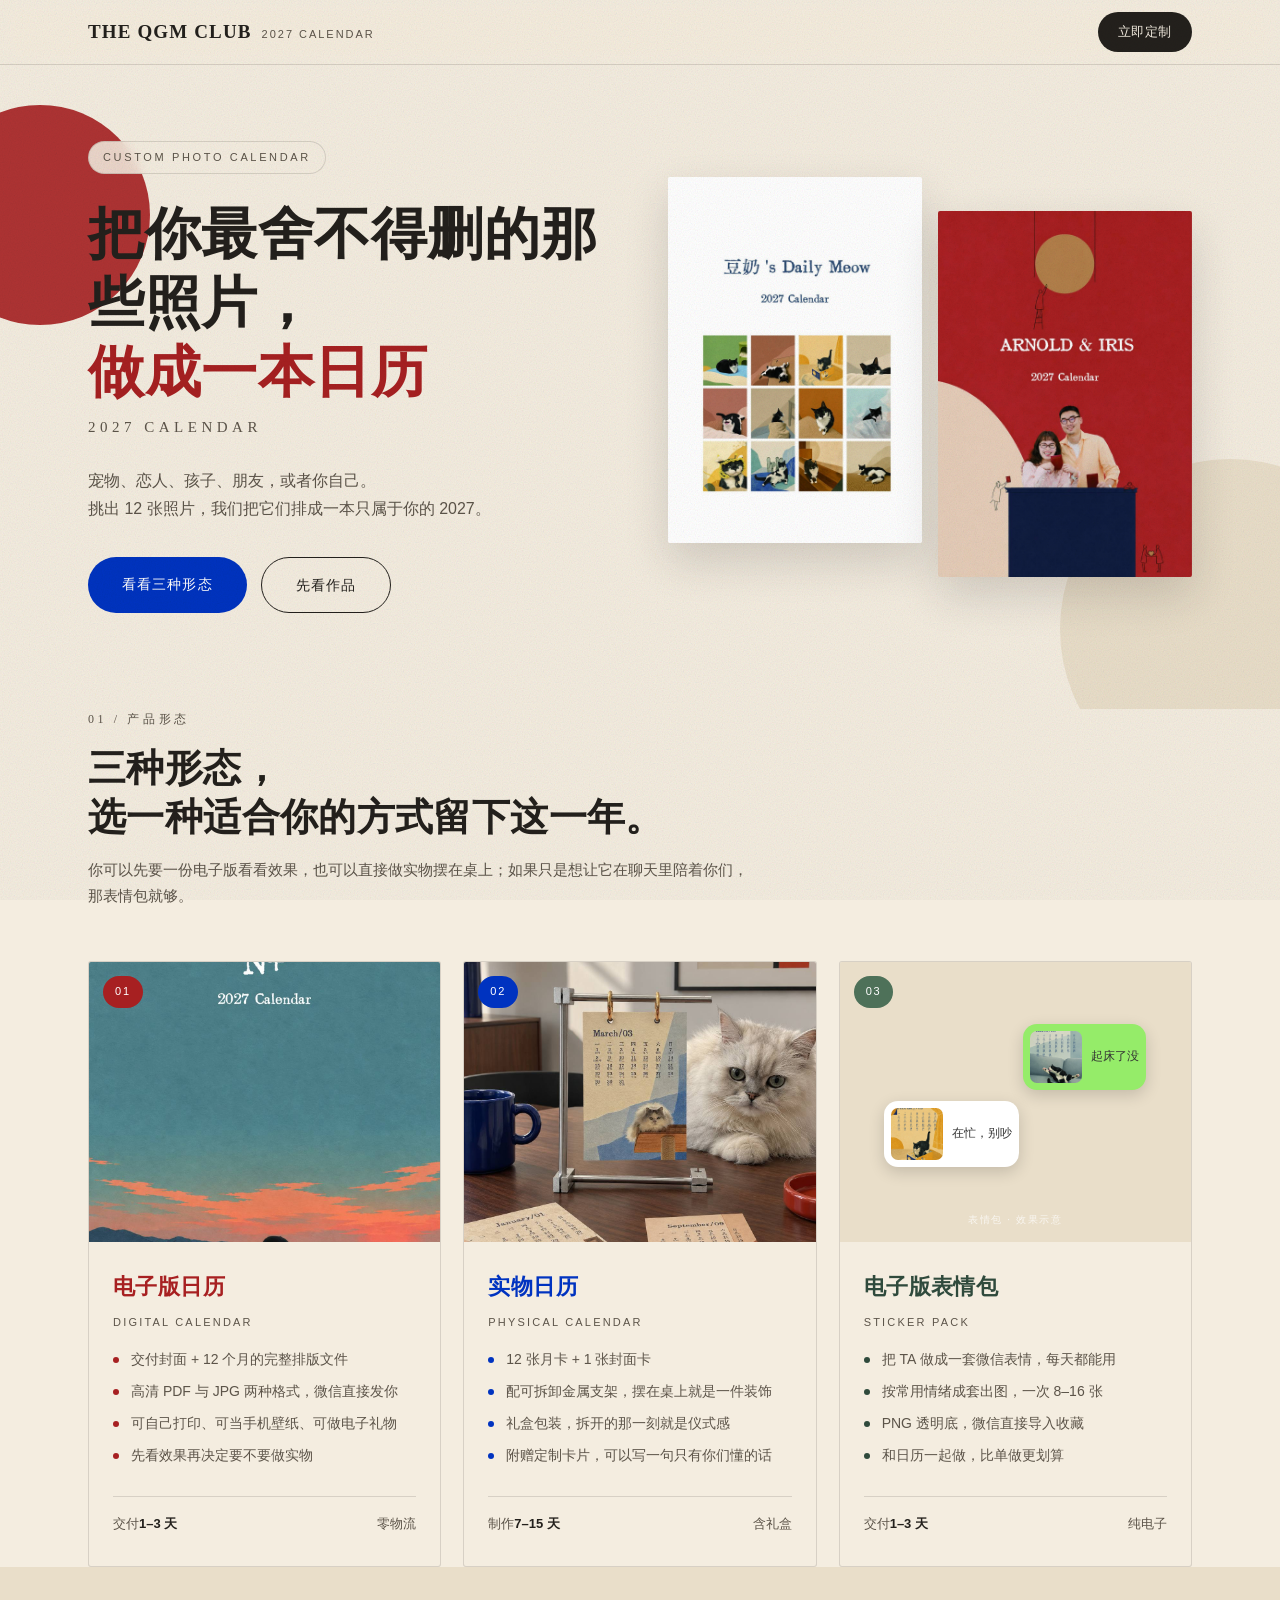
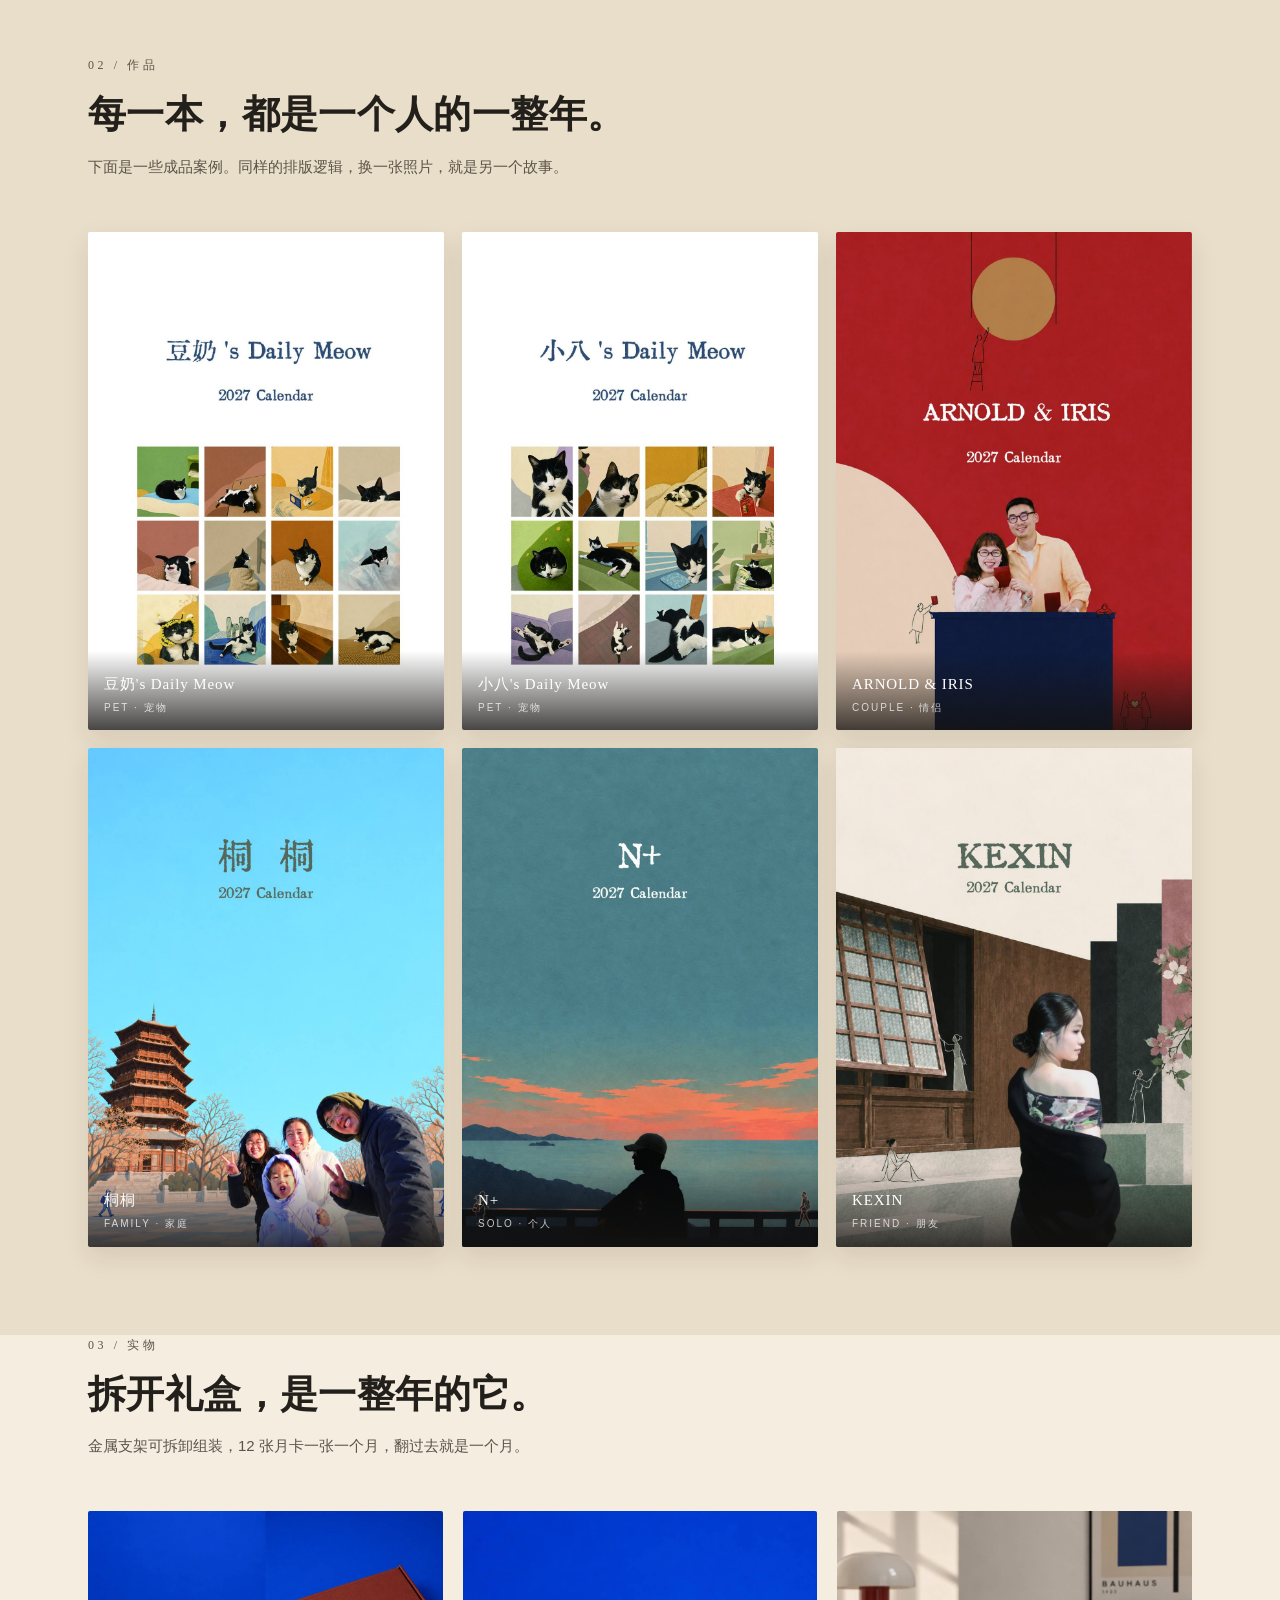
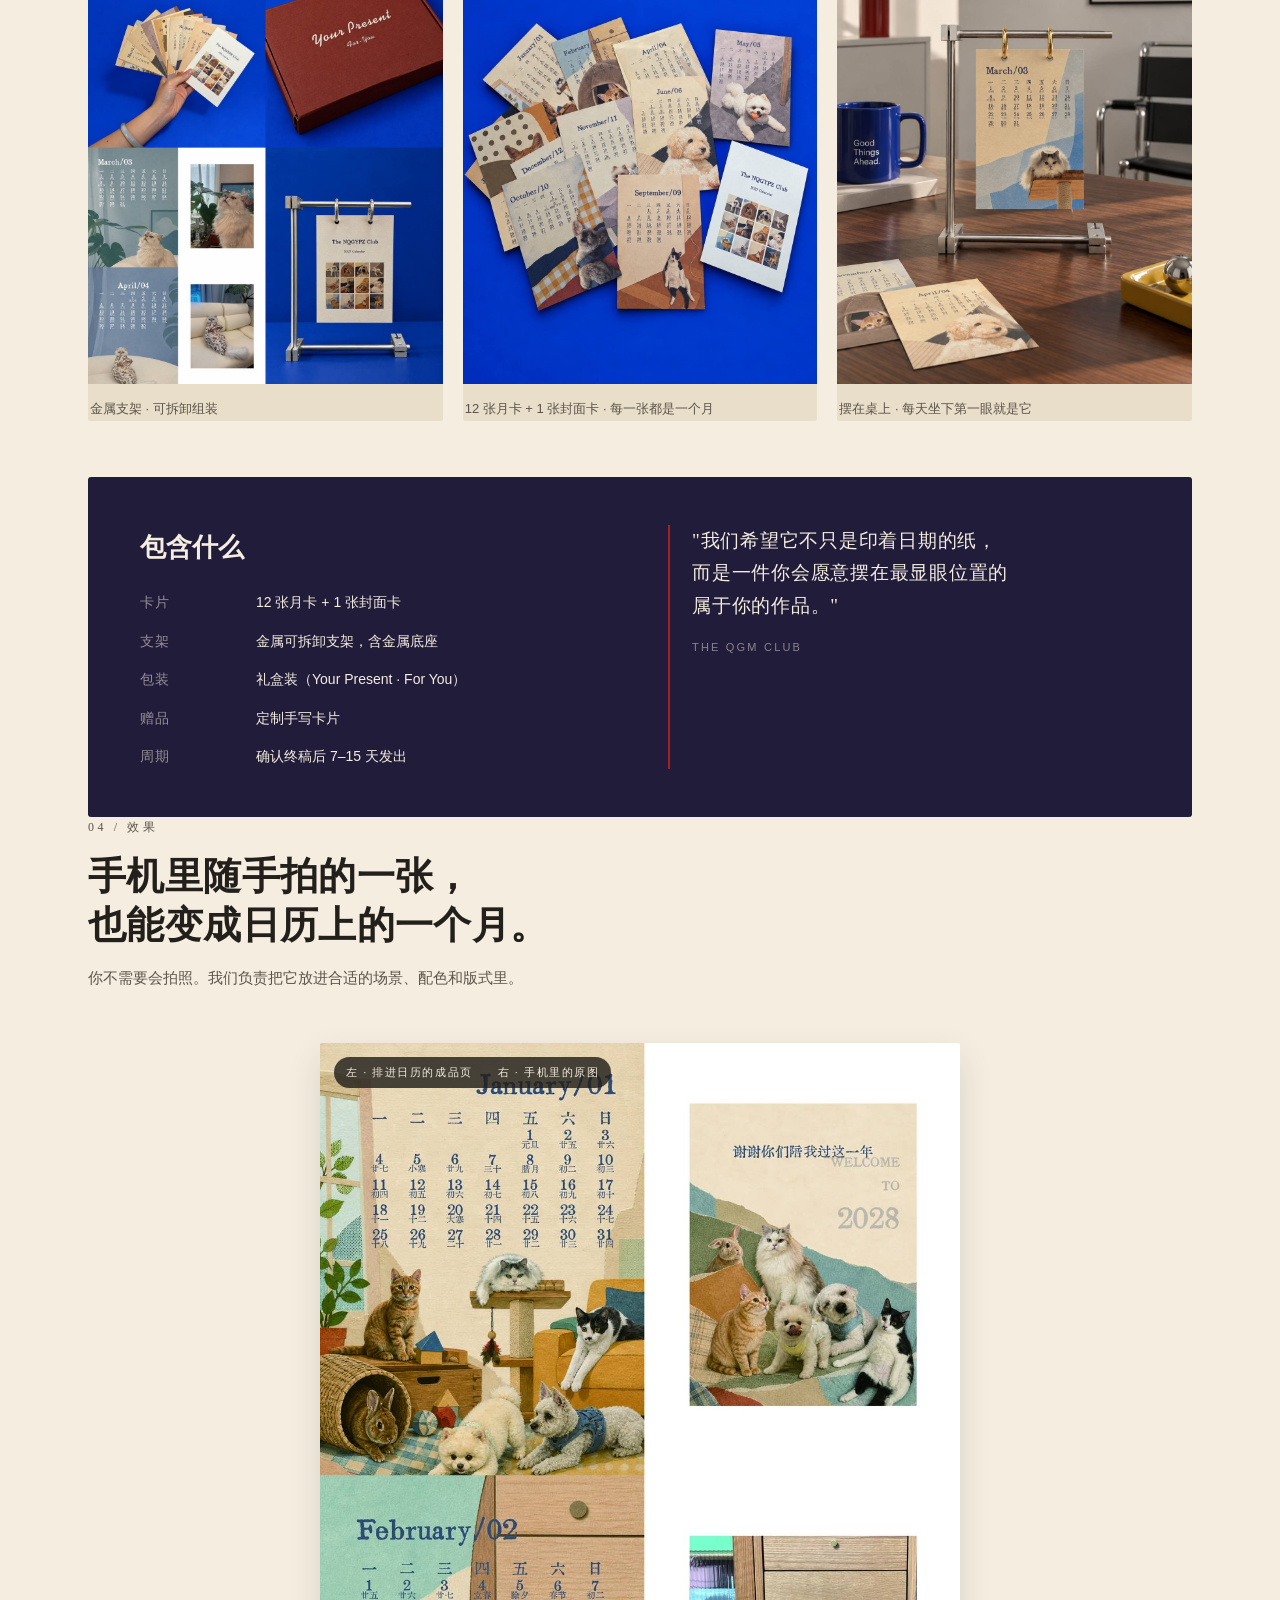
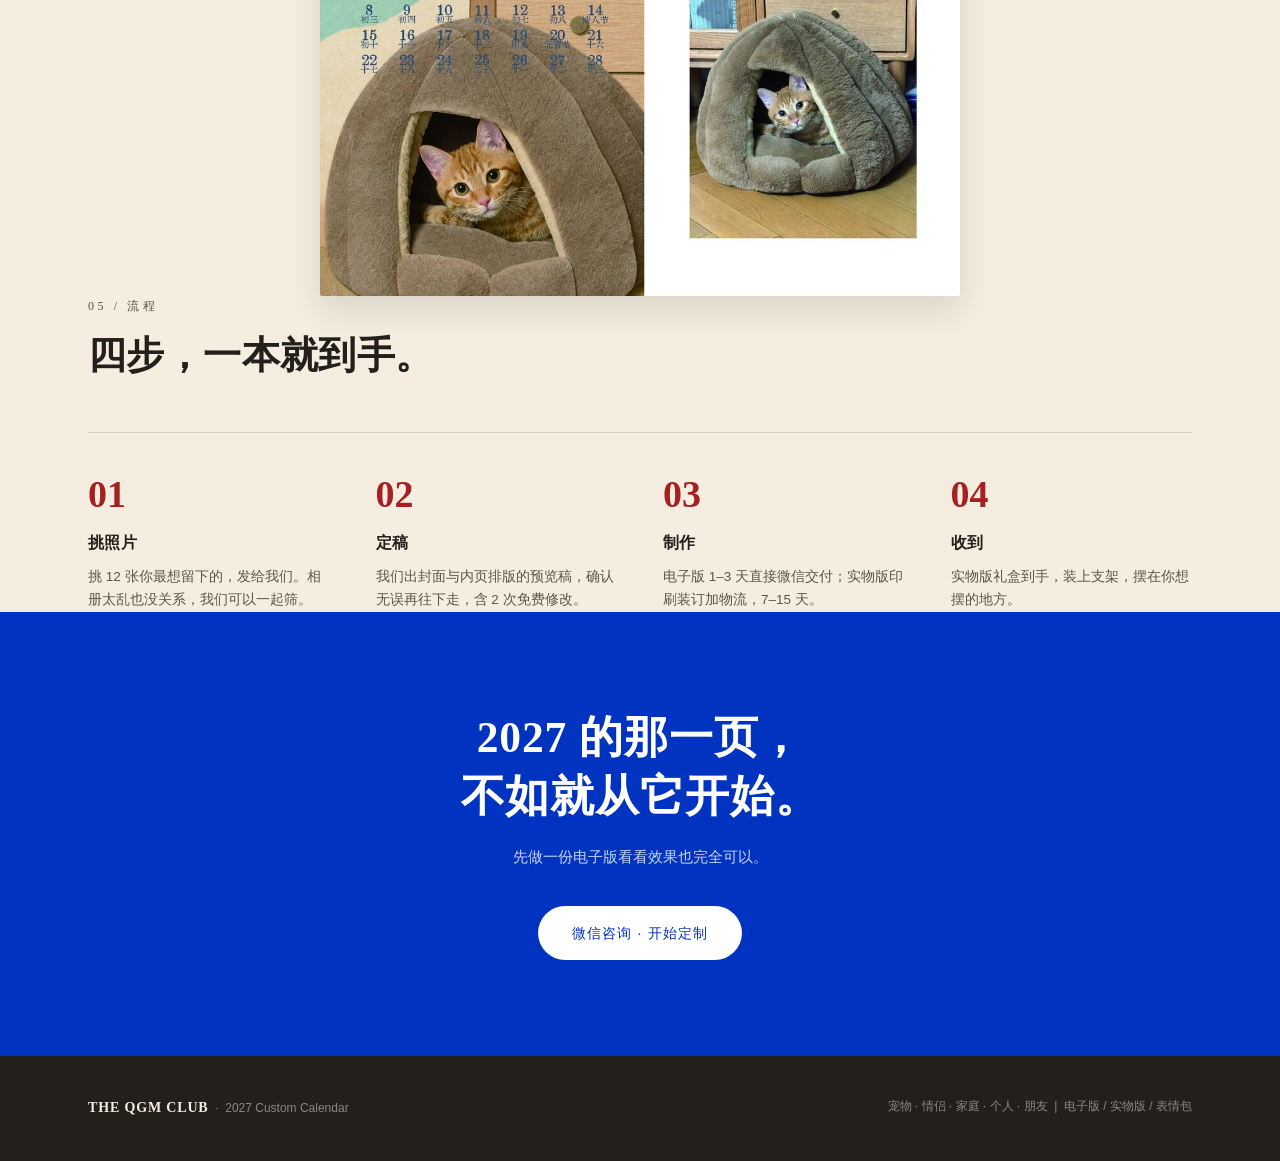
==== static/qgm-calendar-2027/index.html @ 7060c1f5 "Add THE QGM CLUB 2027 custom calendar page (static)" ====
<!DOCTYPE html>
<html lang="zh-CN" data-page-node-id="XcKhCF8X0EsNHdcGi0PXhs"><head data-page-node-id="v5FtWGQl30GGst80w4B0NH">
<meta charset="UTF-8" data-page-node-id="fEMSCQU3ImLFAkFzz5RyUf">
<meta name="viewport" content="width=device-width, initial-scale=1.0" data-page-node-id="XCGGFyYpAhmjBFdbEwtYo9">
<title data-page-node-id="WGB5nBTVwnzBhuDbOhuUwh">THE QGM CLUB · 2027 定制日历</title>
<style data-page-node-id="QrlafD3ggAWzcGKeLYZkSu">
/* ============ 取自成品的配色 ============ */
:root{
  --paper:#F4EDE0;        /* 纸感米白，取自豆奶/KEXIN 封面底 */
  --paper-2:#E9DEC9;
  --kraft:#D9C6A5;        /* 牛皮纸卡片 */
  --ink:#23201C;
  --ink-soft:#5C5449;
  --navy:#211C3A;         /* 藏青黑，取自 IRIS 深色块 */
  --blue:#0033C0;         /* 钴蓝，取自礼盒拍摄背景 */
  --blue-deep:#002680;
  --red:#A72021;          /* 砖红，取自 IRIS 封面 */
  --green:#2F4A3C;        /* 墨绿，取自 KEXIN 标题 */
  --green-lit:#4E7159;    /* 墨绿提亮一档，用于深底上的标签 */
  --brown:#6B5644;
  --sky:#6AD0FE;          /* 天空青，取自桐桐封面 */
  --line:rgba(35,32,28,.14);
  --serif:"Songti SC","STSong","Noto Serif SC",Georgia,"Times New Roman",serif;
  --sans:"PingFang SC",-apple-system,BlinkMacSystemFont,"Helvetica Neue","Microsoft YaHei",sans-serif;
}
*{margin:0;padding:0;box-sizing:border-box}
html{scroll-behavior:smooth}
body{
  background:var(--paper);
  color:var(--ink);
  font-family:var(--sans);
  font-size:16px;
  line-height:1.75;
  -webkit-font-smoothing:antialiased;
  overflow-x:hidden;
}
/* 纸张颗粒 */
body::before{
  content:"";position:fixed;inset:0;pointer-events:none;z-index:9999;opacity:.35;
  background-image:url("data:image/svg+xml,%3Csvg xmlns='http://www.w3.org/2000/svg' width='140' height='140'%3E%3Cfilter id='n'%3E%3CfeTurbulence type='fractalNoise' baseFrequency='.85' numOctaves='3'/%3E%3C/filter%3E%3Crect width='140' height='140' filter='url(%23n)' opacity='.5'/%3E%3C/svg%3E");
  mix-blend-mode:multiply;
}
img{display:block;max-width:100%}
a{color:inherit;text-decoration:none}
.wrap{max-width:1160px;margin:0 auto;padding:0 28px}

/* ============ 顶部 ============ */
header{
  position:sticky;top:0;z-index:100;
  background:rgba(244,237,224,.88);
  backdrop-filter:saturate(180%) blur(14px);
  border-bottom:1px solid var(--line);
}
.nav{display:flex;align-items:center;justify-content:space-between;height:64px}
.brand{display:flex;align-items:baseline;gap:10px}
.brand b{font-family:var(--serif);font-size:19px;letter-spacing:.06em;font-weight:600}
.brand span{font-size:11px;letter-spacing:.18em;color:var(--ink-soft);text-transform:uppercase}
.nav .btn{font-size:13px;padding:9px 20px;border-radius:100px;background:var(--ink);color:var(--paper);letter-spacing:.04em;transition:.25s}
.nav .btn:hover{background:var(--blue)}

/* ============ 首屏 ============ */
.hero{position:relative;padding:76px 0 96px;overflow:hidden}
.hero-grid{display:grid;grid-template-columns:1fr 1fr;gap:56px;align-items:center;position:relative;z-index:2}
.eyebrow{
  display:inline-block;font-size:11px;letter-spacing:.24em;text-transform:uppercase;
  color:var(--ink-soft);border:1px solid var(--line);border-radius:100px;padding:6px 14px;margin-bottom:26px;
  background:rgba(244,237,224,.88);backdrop-filter:blur(6px);   /* 小屏时压在红圆上也读得清 */
}
.hero h1{
  font-family:var(--serif);font-size:clamp(34px,4.4vw,58px);line-height:1.22;
  font-weight:600;letter-spacing:.01em;margin-bottom:8px;
}
.hero h1 em{font-style:normal;color:var(--red)}
.hero .sub{
  font-family:var(--serif);font-size:15px;letter-spacing:.3em;color:var(--ink-soft);
  margin-bottom:26px;text-transform:uppercase;
}
.hero p.lead{font-size:16px;color:var(--ink-soft);max-width:440px;margin-bottom:34px}
.hero-cta{display:flex;gap:14px;flex-wrap:wrap}
.btn-primary{
  background:var(--blue);color:#fff;padding:15px 34px;border-radius:100px;
  font-size:14px;letter-spacing:.08em;transition:.25s;display:inline-block;
}
.btn-primary:hover{background:var(--navy);transform:translateY(-2px)}
.btn-ghost{
  border:1px solid var(--ink);padding:15px 34px;border-radius:100px;
  font-size:14px;letter-spacing:.08em;transition:.25s;display:inline-block;
}
.btn-ghost:hover{background:var(--ink);color:var(--paper)}

/* 首屏几何装饰，呼应 IRIS 封面的大色块 */
.blob{position:absolute;border-radius:50%;z-index:1}
.blob.red{width:220px;height:220px;background:var(--red);left:-70px;top:40px;opacity:.9}
.blob.cream{width:340px;height:340px;background:var(--paper-2);right:-120px;bottom:-90px}
.hero-visual{position:relative;z-index:2}
.hero-visual .stack{display:grid;grid-template-columns:1fr 1fr;gap:16px;align-items:start}
.hero-visual .stack img{
  width:100%;border-radius:2px;box-shadow:0 18px 44px rgba(35,32,28,.16);
  transition:transform .5s cubic-bezier(.2,.8,.2,1);
}
.hero-visual .stack img:hover{transform:translateY(-8px)}
.hero-visual .stack img:nth-child(2){margin-top:34px}

/* ============ 通用区块 ============ */
section{padding:88px 0;position:relative}
.sec-head{margin-bottom:52px;max-width:660px}
.sec-num{
  font-family:var(--serif);font-size:12px;letter-spacing:.3em;color:var(--ink-soft);
  display:block;margin-bottom:14px;
}
.sec-head h2{
  font-family:var(--serif);font-size:clamp(26px,3vw,38px);font-weight:600;
  line-height:1.3;letter-spacing:.01em;margin-bottom:14px;
}
.sec-head p{color:var(--ink-soft);font-size:15px}

/* ============ 三种形态 ============ */
.forms{display:grid;grid-template-columns:repeat(3,1fr);gap:22px}
.form-card{
  background:var(--paper);border:1px solid var(--line);border-radius:3px;
  overflow:hidden;display:flex;flex-direction:column;transition:.35s;
}
.form-card:hover{transform:translateY(-6px);box-shadow:0 24px 50px rgba(35,32,28,.13)}
.form-card .visual{position:relative;height:280px;overflow:hidden;background:var(--paper-2)}
.form-card .visual > img{width:100%;height:100%;object-fit:cover;transition:transform .7s cubic-bezier(.2,.8,.2,1)}
.form-card:hover .visual > img{transform:scale(1.05)}
.form-card .tag{
  position:absolute;top:14px;left:14px;z-index:2;
  font-size:11px;letter-spacing:.16em;padding:6px 12px;border-radius:100px;color:#fff;
}
.form-card .body{padding:26px 24px 30px;flex:1;display:flex;flex-direction:column}
.form-card h3{
  font-family:var(--serif);font-size:22px;font-weight:600;margin-bottom:6px;letter-spacing:.02em;
}
.form-card .en{font-size:11px;letter-spacing:.2em;color:var(--ink-soft);text-transform:uppercase;margin-bottom:16px}
.form-card ul{list-style:none;margin-bottom:20px;flex:1}
.form-card li{font-size:14px;color:var(--ink-soft);padding-left:18px;position:relative;margin-bottom:9px;line-height:1.65}
.form-card li::before{
  content:"";position:absolute;left:0;top:9px;width:6px;height:6px;border-radius:50%;
}
.form-card .meta{
  border-top:1px solid var(--line);padding-top:16px;font-size:13px;color:var(--ink-soft);
  display:flex;justify-content:space-between;gap:10px;
}
.form-card .meta b{color:var(--ink);font-weight:600}
.c-red{background:var(--red)} .t-red{color:var(--red)} .d-red::before{background:var(--red)}
.c-blue{background:var(--blue)} .t-blue{color:var(--blue)} .d-blue::before{background:var(--blue)}
.c-green{background:var(--green)} .t-green{color:var(--green)} .d-green::before{background:var(--green)}

/* 表情包聊天示意 */
.chat-demo{height:280px;background:var(--green);display:flex;align-items:center;justify-content:center;padding:30px 22px 44px;overflow:hidden}
.chat{width:100%;max-width:262px;display:flex;flex-direction:column;gap:11px}
.bubble{
  background:#fff;border-radius:14px;padding:7px;align-self:flex-start;max-width:82%;
  display:flex;align-items:center;gap:9px;box-shadow:0 5px 16px rgba(0,0,0,.16);
}
.bubble.me{align-self:flex-end;background:#95EC69}
.bubble img{width:52px;height:52px;object-fit:cover;border-radius:7px;flex:none}
.bubble span{font-size:12px;color:#333;line-height:1.4;font-weight:500}
.chat-demo .demo-note{
  position:absolute;left:0;right:0;bottom:14px;text-align:center;
  font-size:10px;letter-spacing:.16em;color:rgba(255,255,255,.72);
}
/* 03 标签：用墨绿提亮一档，与卡片深绿底同族不撞色，形式对齐 01 红 / 02 蓝 */
.tag-light{background:var(--green-lit);color:var(--paper)}

/* ============ 作品墙 ============ */
.gallery-sec{background:var(--paper-2)}
.grid-wall{display:grid;grid-template-columns:repeat(3,1fr);gap:18px}
.card-cover{
  position:relative;border-radius:2px;overflow:hidden;background:var(--paper);
  box-shadow:0 10px 26px rgba(35,32,28,.1);transition:.4s;
}
.card-cover:hover{transform:translateY(-7px);box-shadow:0 22px 46px rgba(35,32,28,.2)}
.card-cover img{width:100%;aspect-ratio:5/7;object-fit:cover}
.card-cover .cap{
  position:absolute;left:0;right:0;bottom:0;padding:20px 16px 14px;color:#fff;
  background:linear-gradient(to top,rgba(20,18,16,.78),transparent);
  font-family:var(--serif);font-size:15px;letter-spacing:.06em;
}
.card-cover .cap small{display:block;font-family:var(--sans);font-size:10px;letter-spacing:.2em;opacity:.75;margin-top:2px}

/* ============ 实物细节 ============ */
.detail-grid{display:grid;grid-template-columns:repeat(3,1fr);gap:20px;margin-bottom:56px}
.detail-grid figure{border-radius:2px;overflow:hidden;background:var(--paper-2)}
.detail-grid img{width:100%;aspect-ratio:3/4;object-fit:cover;transition:transform .7s cubic-bezier(.2,.8,.2,1)}
.detail-grid figure:hover img{transform:scale(1.04)}
.detail-grid figcaption{font-size:13px;color:var(--ink-soft);padding:14px 2px 0}
.spec{
  background:var(--navy);color:var(--paper);border-radius:3px;padding:48px 52px;
  display:grid;grid-template-columns:1fr 1fr;gap:56px;
}
.spec h3{font-family:var(--serif);font-size:26px;font-weight:600;margin-bottom:20px}
.spec dl{display:grid;grid-template-columns:96px 1fr;gap:14px 20px;font-size:14px}
.spec dt{color:rgba(244,237,224,.55);letter-spacing:.04em}
.spec dd{color:var(--paper)}
.spec .quote{
  font-family:var(--serif);font-size:19px;line-height:1.7;letter-spacing:.04em;
  border-left:2px solid var(--red);padding-left:22px;
}
.spec .quote small{display:block;font-family:var(--sans);font-size:11px;letter-spacing:.2em;
  color:rgba(244,237,224,.5);margin-top:16px;text-transform:uppercase}

/* ============ 流程 ============ */
.steps{
  display:grid;grid-template-columns:repeat(4,1fr);gap:46px;
  border-top:1px solid var(--line);padding-top:42px;
}
.step{position:relative}
.step .n{
  font-family:var(--serif);font-size:38px;color:var(--red);line-height:1;
  display:block;margin-bottom:16px;font-weight:600;
}
.step h4{font-size:16px;font-weight:600;margin-bottom:9px;letter-spacing:.02em}
.step p{font-size:13.5px;color:var(--ink-soft);line-height:1.7}

/* ============ 对比 ============ */
.compare{max-width:640px;margin:0 auto}
.compare figure{position:relative;border-radius:2px;overflow:hidden;background:var(--paper-2);box-shadow:0 14px 34px rgba(35,32,28,.12)}
.compare img{width:100%;display:block}
.compare figcaption{
  position:absolute;top:14px;left:14px;background:rgba(35,32,28,.82);color:var(--paper);
  font-size:11px;letter-spacing:.14em;padding:6px 12px;border-radius:100px;
}

/* ============ 收尾 ============ */
.final{
  background:var(--blue);color:#fff;text-align:center;padding:96px 0;
}
.final h2{
  font-family:var(--serif);font-size:clamp(28px,3.4vw,44px);font-weight:600;
  line-height:1.35;margin-bottom:18px;letter-spacing:.02em;
}
.final p{color:rgba(255,255,255,.78);margin-bottom:36px;font-size:15px}
.final .btn-primary{background:#fff;color:var(--blue)}
.final .btn-primary:hover{background:var(--ink);color:#fff}
footer{padding:40px 0;background:var(--ink);color:rgba(244,237,224,.5);font-size:12px}
footer .wrap{display:flex;justify-content:space-between;gap:20px;flex-wrap:wrap}
footer b{font-family:var(--serif);color:var(--paper);font-size:14px;letter-spacing:.06em}

/* ============ 响应式 ============ */
@media (max-width:960px){
  .hero-grid{grid-template-columns:1fr;gap:44px}
  .forms{grid-template-columns:1fr}
  .grid-wall{grid-template-columns:repeat(2,1fr)}
  .detail-grid{grid-template-columns:1fr}
  .spec{grid-template-columns:1fr;padding:36px 26px;gap:34px}
  .steps{grid-template-columns:1fr 1fr;gap:36px;padding-top:32px}
  .blob.red{width:130px;height:130px;left:-50px}
  .blob.cream{width:200px;height:200px}
  section{padding:62px 0}
  .wrap{padding:0 20px}
}
@media (max-width:560px){
  .hero h1{font-size:26px;line-height:1.34}
  .steps{grid-template-columns:1fr;gap:30px}
  .nav .btn{display:none}
}
</style>
<style id="__dm_no_drag_style__">* { -webkit-user-drag: none !important; }</style><style id="__dm_bindable_badge_style__">[data-sp-bindable="database"]{outline:1px dashed #0088ff;outline-offset:2px;border-radius:4px;}[data-sp-bindable="database"] *{pointer-events:none !important;transition:none !important;animation:none !important;}[data-sp-bindable="database"]{transition:none !important;animation:none !important;}</style></head>
<body data-page-node-id="foO3pPvq6XI4vlRPQnZVfr">

<header data-page-node-id="vlIYEIvqMo0zkGSdFruEPg">
  <div class="wrap nav" data-page-node-id="wpmQ1y1zHdya80s7oBWhg3">
    <div class="brand" data-page-node-id="ctmREhzezYkRsKnbz8nk8V">
      <b data-page-node-id="No2G8z5j4VxXRfsly2QyrF">THE QGM CLUB​</b>
      <span data-page-node-id="T5F4q1Fqy7gSDyGh6NBAgH">2027 Calendar</span>
    </div>
    <a class="btn" href="#contact" data-page-node-id="FXQ8XWChtOkgxTbZdVCbcZ">立即定制</a>
  </div>
</header>

<!-- ============ 首屏 ============ -->
<section class="hero" data-page-node-id="CQdzFi2dPo1lt8WNn2V8E0">
  <div class="blob red" data-page-node-id="QnIgYebFSLnTvaKBk1eMLD"></div>
  <div class="blob cream" data-page-node-id="nglr9KCecUxidHFW8VYtU3"></div>
  <div class="wrap hero-grid" data-page-node-id="c1Zsk9nNJQt0rmq9J5NJxP">
    <div data-page-node-id="qTQ7fouBTLqyWGQRHdVnRE">
      <span class="eyebrow" data-page-node-id="NzcU4OmAzs1aQJIrDgpmjK">Custom Photo Calendar</span>
      <h1 data-page-node-id="fjLi1XfHkk7qmAvlZT5TuM">把你最舍不得删的那些照片，<br data-page-node-id="5Chg81KXjHRh5W4o9BCc2o"><em data-page-node-id="MDXs3hi8mfp07YslamM9A8">做成一本日历</em></h1>
      <div class="sub" data-page-node-id="f21BTBSBjq5PdkYdRhc4cN">2027 Calendar</div>
      <p class="lead" data-page-node-id="JAHuYXHntSjbQS83r2sALx">
        宠物、恋人、孩子、朋友，或者你自己。<br data-page-node-id="kdwzSfairPCy43c6MqCL7Y">
        挑出 12 张照片，我们把它们排成一本只属于你的 2027。
      </p>
      <div class="hero-cta" data-page-node-id="FoAjZ9XAg2scQGz0MluGiL">
        <a class="btn-primary" href="#forms" data-page-node-id="OKRPF6KUVfNiEgxGiKWr9Y">看看三种形态</a>
        <a class="btn-ghost" href="#work" data-page-node-id="j8NoLf73nBdxqRzcK7iFuX">先看作品</a>
      </div>
    </div>
    <div class="hero-visual" data-page-node-id="kR5ntYEiKivpYdI5Qsauv1">
      <div class="stack" data-page-node-id="lJk5QGCUneXTyduAy233vK">
        <img src="[data-uri]" alt="豆奶's Daily Meow 2027 Calendar 封面" data-page-node-id="cC9lUdxO5ZV6ZgbxsYvbLo">
        <img src="[data-uri]" alt="ARNOLD &amp; IRIS 2027 Calendar 封面" data-page-node-id="76Q2YJk2m4FFGkjvFHHoOu">
      </div>
    </div>
  </div>
</section>

<!-- ============ 三种形态 ============ -->
<section id="forms" class="wrap" data-page-node-id="UZmGLNeUAxIGtBco58mqbg">
  <div class="sec-head" data-page-node-id="AQ9pFN21vDjd3erd6cn7hz">
    <span class="sec-num" data-page-node-id="R0ZN463EKCnYDVm595xBfW">01 / 产品形态</span>
    <h2 data-page-node-id="gggxL8A8g6Sg51zOfEB9N4">三种形态，<br data-page-node-id="u8HCEegujdThQq1WmjiCyQ">选一种适合你的方式留下这一年。</h2>
    <p data-page-node-id="kGTuYOfLTRCyQ6xiGSWTiB">你可以先要一份电子版看看效果，也可以直接做实物摆在桌上；如果只是想让它在聊天里陪着你们，那表情包就够。</p>
  </div>

  <div class="forms" data-page-node-id="GgrRVWU2CkvAigVN7PMaG6">

    <!-- 电子版日历 -->
    <article class="form-card" data-page-node-id="DiGaDBRio1TqNTJjRzMA7O">
      <div class="visual" data-page-node-id="buXeCgMq7UCANVeCZKnOT6">
        <span class="tag c-red" data-page-node-id="kgoN6DqzGpqiutRXtUbHRY">01</span>
        <img src="[data-uri]" alt="电子版日历封面示例" data-page-node-id="idxInzOnug8GUo4LxLnsoC">
      </div>
      <div class="body" data-page-node-id="orsp7P97Rg9g97f3hQX3vY">
        <h3 class="t-red" data-page-node-id="lJR676OKH8qw7CueckiO2l">电子版日历</h3>
        <div class="en" data-page-node-id="A6IrIzD39bMz6DXNGVbROI">Digital Calendar</div>
        <ul data-page-node-id="X6MyV0tQ6I0CETQGGscmvw">
          <li class="d-red" data-page-node-id="cz8dNIjt15cwktB95tbu4w">交付封面 + 12 个月的完整排版文件</li>
          <li class="d-red" data-page-node-id="vxXRMV86FdEfI39wPpjo5P">高清 PDF 与 JPG 两种格式，微信直接发你</li>
          <li class="d-red" data-page-node-id="i8XYCjlFfuufZ4etdtEAng">可自己打印、可当手机壁纸、可做电子礼物</li>
          <li class="d-red" data-page-node-id="17IlhEnXhMGJ6xjHspT95J">先看效果再决定要不要做实物</li>
        </ul>
        <div class="meta" data-page-node-id="lH4Ol6hHMCeItBjmsUFsyG">
          <span data-page-node-id="TGNxZ8crvo5p48wguAxBOr">交付<b data-page-node-id="QnZjCuoc7cFzlbI4l9MeS2">1–3 天</b></span>
          <span data-page-node-id="ZHysoxGiNSVOnZhC0r4GM9">零物流</span>
        </div>
      </div>
    </article>

    <!-- 实物日历 -->
    <article class="form-card" data-page-node-id="T6vG9Jzk3XIcdF58KXDFPY">
      <div class="visual" data-page-node-id="DzErNOH8NpCOYYA0OUnHMr">
        <span class="tag c-blue" data-page-node-id="Fe7qFzTmyCWYUoms5Cakz9">02</span>
        <img src="[data-uri]" alt="实物日历摆放在桌面" data-page-node-id="2Bw6cv2AuiTirsBY22nT0S">
      </div>
      <div class="body" data-page-node-id="c13AXYXm3Wl9awFhwgOUel">
        <h3 class="t-blue" data-page-node-id="TVUJZCkukzZ2HaFSblbpVb">实物日历</h3>
        <div class="en" data-page-node-id="XGLw7GpWGkXjV0q7eQRhUD">Physical Calendar</div>
        <ul data-page-node-id="K3WAKeWri27Gtimsha147A">
          <li class="d-blue" data-page-node-id="opWE5BNpUsy44KmCRhPpgC">12 张月卡 + 1 张封面卡​</li>
          <li class="d-blue" data-page-node-id="jYA2u01BwlV8PDsBEMHX5q">配可拆卸金属支架，摆在桌上就是一件装饰</li>
          <li class="d-blue" data-page-node-id="YOr6w1sYdpHKLJPjvOeFPX">礼盒包装，拆开的那一刻就是仪式感</li>
          <li class="d-blue" data-page-node-id="XWeTzAjV7GMPFCb7KpdVGs">附赠定制卡片，可以写一句只有你们懂的话</li>
        </ul>
        <div class="meta" data-page-node-id="p9Xx5aAl1VWQhgx43IeAXt">
          <span data-page-node-id="6sBdXuiemSwGppFxQLv0af">制作<b data-page-node-id="H4aWIjEMbvTfqC1ilp6B7W">7–15 天</b></span>
          <span data-page-node-id="0ogKrmOUiE7kM5AeHfbJwe">含礼盒</span>
        </div>
      </div>
    </article>

    <!-- 电子版表情包 -->
    <article class="form-card" data-page-node-id="5nGUS9jjkMe7TLUZuCUtuE">
      <div class="visual chat-demo" data-page-node-id="ISNfpwGTlmjEwA7HlvE2Mt">
        <span class="tag tag-light" data-page-node-id="yVXpQUj1ZmMJq2ik2j9N8P">03</span>
        <div class="chat" data-page-node-id="onb1SNUpAwdvyaDLOAsylu">
          <div class="bubble me" data-page-node-id="PqOO4JNmEPnYS0qLMK8yE1"><img src="[data-uri]" alt="" data-page-node-id="t7Cc8DfmdPlV2DkAiVFGxw"><span data-page-node-id="yiH7PAcm2taEHbZL1vWHmo">起床了没</span></div>
          <div class="bubble" data-page-node-id="vnoRFSSxA5Kt5j6sjW5R4l"><img src="[data-uri]" alt="" data-page-node-id="6Bq7CalVM5cG6nXvdGQGnE"><span data-page-node-id="AYhhdqHyavqixaLY5DcGQu">在忙，别吵</span></div>
        </div>
        <div class="demo-note" data-page-node-id="EHeYieJhrsnWArCcGkxHYf">表情包 · 效果示意</div>
      </div>
      <div class="body" data-page-node-id="scGUDOrjejhQRt4E0jzJXp">
        <h3 class="t-green" data-page-node-id="gaDb5WoUcX5bPa8nY1lrtw">电子版表情包</h3>
        <div class="en" data-page-node-id="yBhebfOALFB1qMdtNc599T">Sticker Pack</div>
        <ul data-page-node-id="9BOCTEVAUwJIFlFjBlZ5CI">
          <li class="d-green" data-page-node-id="yYcgEYizkIaxDAUAZmLJ6h">把 TA 做成一套微信表情，每天都能用</li>
          <li class="d-green" data-page-node-id="ZJ8bwiybcU1oG0iKdOXLfi">按常用情绪成套出图，一次 8–16 张</li>
          <li class="d-green" data-page-node-id="UL7Ji8yEx0Yh8oJ9sZ9qhJ">PNG 透明底，微信直接导入收藏</li>
          <li class="d-green" data-page-node-id="eXtvQ8Yg8wYx8sMf58Rwga">和日历一起做，比单做更划算</li>
        </ul>
        <div class="meta" data-page-node-id="CALfroxlrAiis6t7MfxBWh">
          <span data-page-node-id="RbAzOxKkr6opcA8uvi2Vwm">交付<b data-page-node-id="YQ9L1lNFrYS5E71weIJjci">1–3 天</b></span>
          <span data-page-node-id="15wFjI6GOx2VUWHFrU2Bod">纯电子</span>
        </div>
      </div>
    </article>

  </div>
</section>

<!-- ============ 作品墙 ============ -->
<section id="work" class="gallery-sec" data-page-node-id="xqH08yCpA8Drvh6q85WICC">
  <div class="wrap" data-page-node-id="mnUENegbmz8Gtm6DeoJxWy">
    <div class="sec-head" data-page-node-id="r4uSYjRzzPDzJj2ozHHhc9">
      <span class="sec-num" data-page-node-id="CRpiozFQv96iQaHjlGqXkZ">02 / 作品</span>
      <h2 data-page-node-id="DgbAmJZeLfbkHgdOYJIcxG">每一本，都是一个人的一整年。</h2>
      <p data-page-node-id="C8B5j1syRkTbfVXIYtB5SJ" style="white-space: pre-wrap;">下面是一些成品案例。同样的排版逻辑，换一张照片，就是另一个故事。</p>
    </div>
    <div class="grid-wall" data-page-node-id="QLJDEnMHHNWNJ70qT23pGv">
      <div class="card-cover" data-page-node-id="vNqeF4zDBuEYI9BNkRLVls">
        <img src="[data-uri]" alt="豆奶的日历" data-page-node-id="3Kq9a3y6FBKLHJ2vNqv5zr">
        <div class="cap" data-page-node-id="Ln8SJDcjbgsxuXPesvqTZN">豆奶's Daily Meow<small data-page-node-id="hNc4NxMDRYI8a6X9vg4I7G">PET · 宠物</small></div>
      </div>
      <div class="card-cover" data-page-node-id="YqTVVHk4o4RDC4mM212TGy">
        <img src="[data-uri]" alt="小八的日历" data-page-node-id="hq1gKs4pnt8pzZoopJ20Vj">
        <div class="cap" data-page-node-id="sAcu4GsiUFm1GNFXHz1UJk">小八's Daily Meow<small data-page-node-id="D4VT7bA8Kfo6DhZWClE8c6">PET · 宠物</small></div>
      </div>
      <div class="card-cover" data-page-node-id="pW6bDzv4Yhl4SKChbBhnv5">
        <img src="[data-uri]" alt="ARNOLD &amp; IRIS 的日历" data-page-node-id="uuATHtsEJds0ajRAtMlHlm">
        <div class="cap" data-page-node-id="hKCDKe6PZoMqV0geW4JFJD">ARNOLD &amp; IRIS<small data-page-node-id="HSLLhG9IsUAa9JUEcLbadT">COUPLE · 情侣</small></div>
      </div>
      <div class="card-cover" data-page-node-id="mye4uASDYHB4icvCilS5Ki">
        <img src="[data-uri]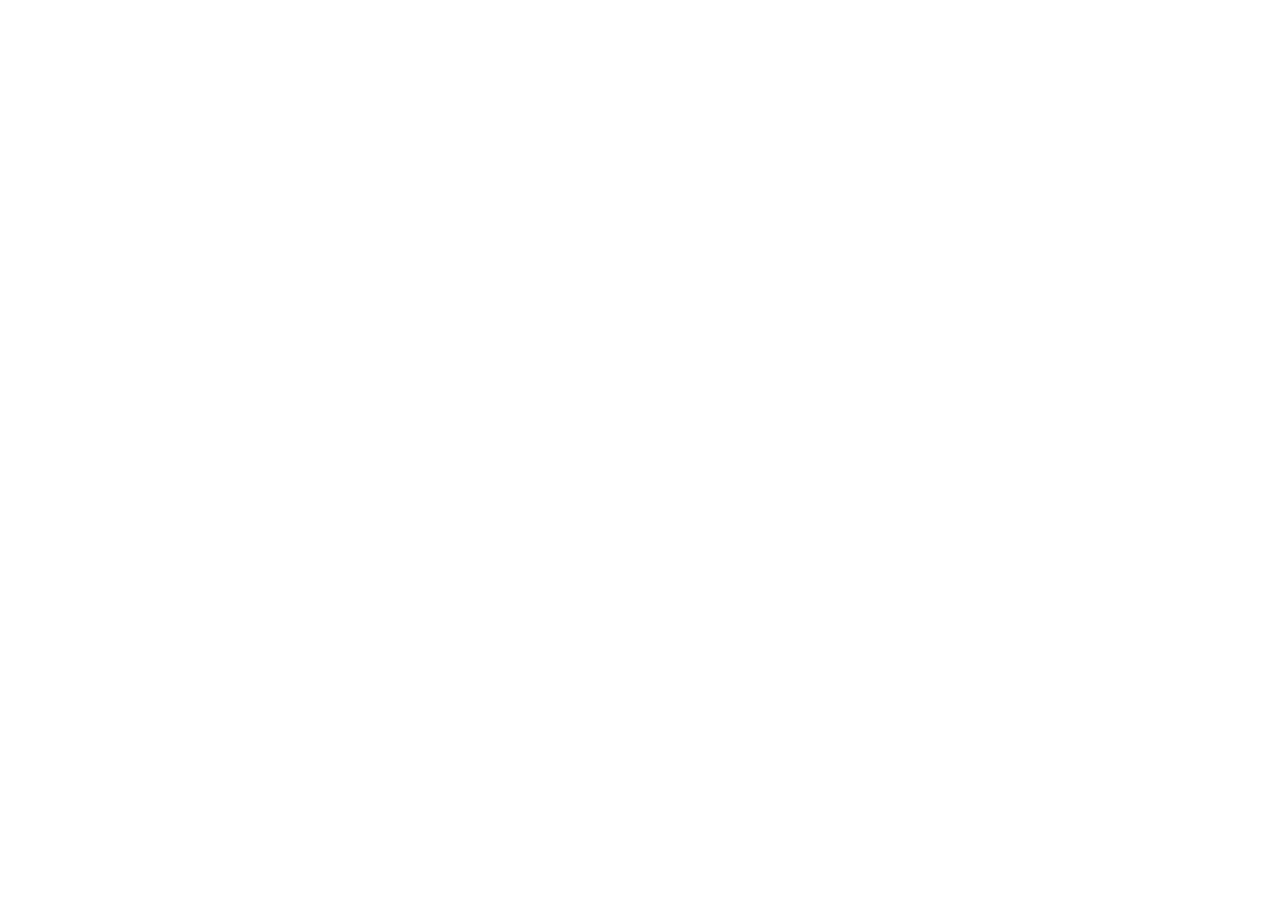
